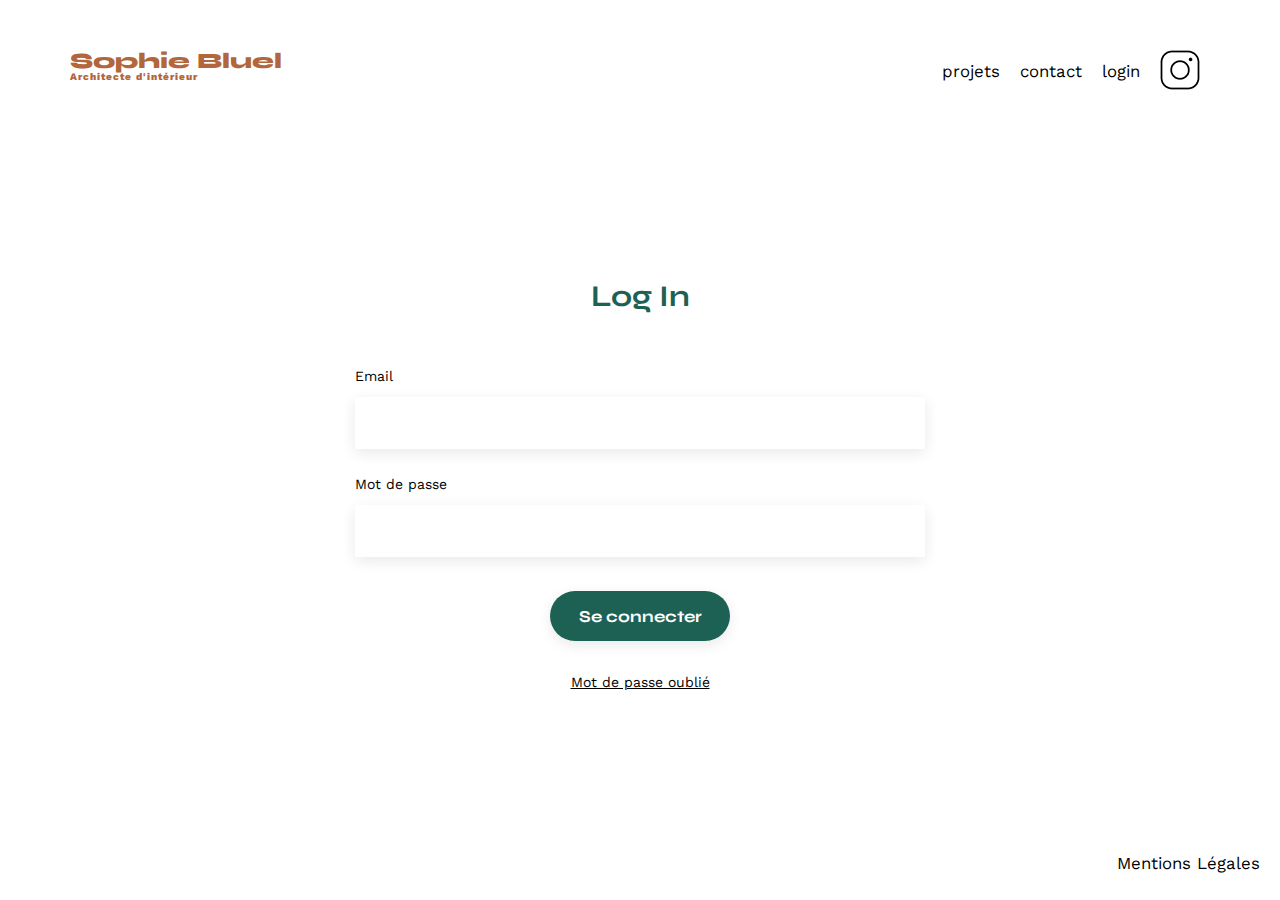
==== FrontEnd/login.html @ 2839774d "adding filters + login" ====
<!DOCTYPE html>
<html lang="fr">
<head>
	<meta charset="UTF-8">
	<title>Sophie Bluel - Architecte d'intérieur</title>
	<meta name="viewport" content="width=device-width, initial-scale=1.0">
	<link rel="preconnect" href="https://fonts.googleapis.com">
	<link rel="preconnect" href="https://fonts.gstatic.com" crossorigin>
	<link href="https://fonts.googleapis.com/css2?family=Syne:wght@700;800&family=Work+Sans&display=swap" rel="stylesheet">
	<meta name="description" content="">
    <script src="login.js" defer></script>
	<link rel="stylesheet" href="./assets/style.css">
</head>
<body>
    <div class="wrapper">
        <header>
            <h1>Sophie Bluel <span>Architecte d'intérieur</span></h1>
            <nav>
                <ul>
                    <li><a href="index.html">projets</a></li>
                    <li>contact</li>
                    <li><a href="login.html">login</a></li>
                    <li><img src="./assets/icons/instagram.png" alt="Instagram"></li>
                </ul>
            </nav>
        </header>
    <main>
        <section id="login">
            <h2>Log In</h2>
            <form id="form">
                <label for="email">Email</label>
                <input type="email" name="email" id="email">
                <label for="password">Mot de passe</label>
                <input type="password" name="password" id="password">
                <input type="submit" value="Se connecter" id="login__button">
            </form>
            <p><a class="password__text" href="#">Mot de passe oublié</a></p>
        </section>
    </main>
    <footer>
        <nav>
            <ul>
                <li>Mentions Légales</li>
            </ul>
        </nav>
    </footer>
    </div>
</body>
</html>
---- FrontEnd/assets/style.css ----
/* http://meyerweb.com/eric/tools/css/reset/
   v2.0 | 20110126
   License: none (public domain)
*/

html, body, div, span, applet, object, iframe,
h1, h2, h3, h4, h5, h6, p, blockquote, pre,
a, abbr, acronym, address, big, cite, code,
del, dfn, em, img, ins, kbd, q, s, samp,
small, strike, strong, sub, sup, tt, var,
b, u, i, center,
dl, dt, dd, ol, ul, li,
fieldset, form, label, legend,
table, caption, tbody, tfoot, thead, tr, th, td,
article, aside, canvas, details, embed,
figure, figcaption, footer, header, hgroup,
menu, nav, output, ruby, section, summary,
time, mark, audio, video {
	margin: 0;
	padding: 0;
	border: 0;
	font-size: 100%;
	font: inherit;
	vertical-align: baseline;
}
/* HTML5 display-role reset for older browsers */
article, aside, details, figcaption, figure,
footer, header, hgroup, menu, nav, section {
	display: block;
}
body {
	line-height: 1;
}
ol, ul {
	list-style: none;
}
blockquote, q {
	quotes: none;
}
blockquote:before, blockquote:after,
q:before, q:after {
	content: '';
	content: none;
}
table {
	border-collapse: collapse;
	border-spacing: 0;
}

a {
	color: inherit;
	text-decoration: none;
}
/** end reset css**/
body {
	font-family: 'Work Sans' ;
	font-size: 14px;
}

.wrapper {
	max-width: 1140px;
	min-height: 100vh;
	margin:auto;
	display: flex;
	flex-direction: column;
	justify-content: space-between;
}

header {
	display: flex;
	justify-content: space-between;
	margin: 50px 0;
}

.edit {
	background-color: #000000;
	color: white;
	height: 59px;
	display: flex;
	justify-content: center;
	align-items: center;
	font-size: 16px;
}

.fa-pen-to-square {
	margin-right: 12px;
}

.edit__button {
	display: flex;
	justify-content: center;
	align-items: center;
}

section {
	margin: 50px 0
}

h1{
	display: flex;
	flex-direction: column;
	font-family: 'Syne';
	font-size: 22px;
	font-weight: 800;
	color: #B1663C
}

h1 > span {
	font-family: 'Work Sans';
	font-size:10px;
	letter-spacing: 0.1em;
;
}

h2{
	font-family: 'Syne';
	font-weight: 700;
	font-size: 30px;
	color: #1D6154
}
nav ul {
	display: flex;
	align-items: center;
	list-style-type: none;

}
nav li {
	padding: 0 10px;
	font-size: 1.2em;
}

li:hover {
	color: #B1663C;
}

.login__active {
	font-weight: 600;
}

#introduction {
	display: flex;
	align-items: center;
}
#introduction figure {
	flex: 1
}
#introduction img {
	display: block;
	margin: auto;
	width: 80%;
}

#introduction article {
	flex: 1
}
#introduction h2 {
	margin-bottom: 1em;
}

#introduction p {
	margin-bottom: 0.5em;
}
#portfolio h2 {
	text-align: center;
	margin-top: 139px;
}

.projects__edit {
	position: relative;
}

.edit__button{
	position: absolute;
	left: 62%;
	top: 0;
    bottom: 0;
    margin: auto;
	border: none;
	font-size: 14px;
	cursor: pointer;
}

.gallery {
	width: 100%;
	display: grid;
	grid-template-columns: 1fr 1fr 1fr;
	grid-column-gap: 20px;
	grid-row-gap: 20px;
}

.gallery img {
	width: 100%;

}

.filters {
	display: flex;
	justify-content: center;
}

.filter {
	margin-right: 10px;
	color: #1D6154;
	font-family: 'Syne';
	font-size: 16px;
	font-weight: 700;
	border: 1px solid #1D6154;
	border-radius: 60px;
	padding: 9px 1rem;
	background: none;
	cursor: pointer;
}

.active {
    background-color: #1D6154;
    color: #FFFFFF;
}

#contact, #login {
	width: 50%;
margin: auto;
}
#contact, #login > * {
	text-align: center;

}
#contact h2, #login h2 {
	margin-bottom: 20px;
}
#contact form, #login form {
	text-align: left;
	margin-top:30px;
	display: flex;
	flex-direction: column;
}

#contact input, #login input {
	height: 50px;
	font-size: 1.2em;
	border: none;
	box-shadow: 0px 4px 14px rgba(0, 0, 0, 0.09);

}
#contact label, #login label {
	margin: 2em 0 1em 0;
}
#contact textarea {
	border: none;
	box-shadow: 0px 4px 14px rgba(0, 0, 0, 0.09);
}

input[type="submit"]{
	font-family: 'Syne';
	font-weight: 700;
	color: white;
	background-color: #1D6154;
	margin : 2em auto ;
	width: 180px;
	text-align: center;
	border-radius: 60px;
	cursor: pointer;
}

input[type="submit"]:hover {
	background-color: #0E2F28;
}

.password__text {
	text-decoration: underline;
}

footer {
	margin-right: -60px;
}

footer nav ul {
	display: flex;
	justify-content: flex-end;
	margin-block: 2em;
}
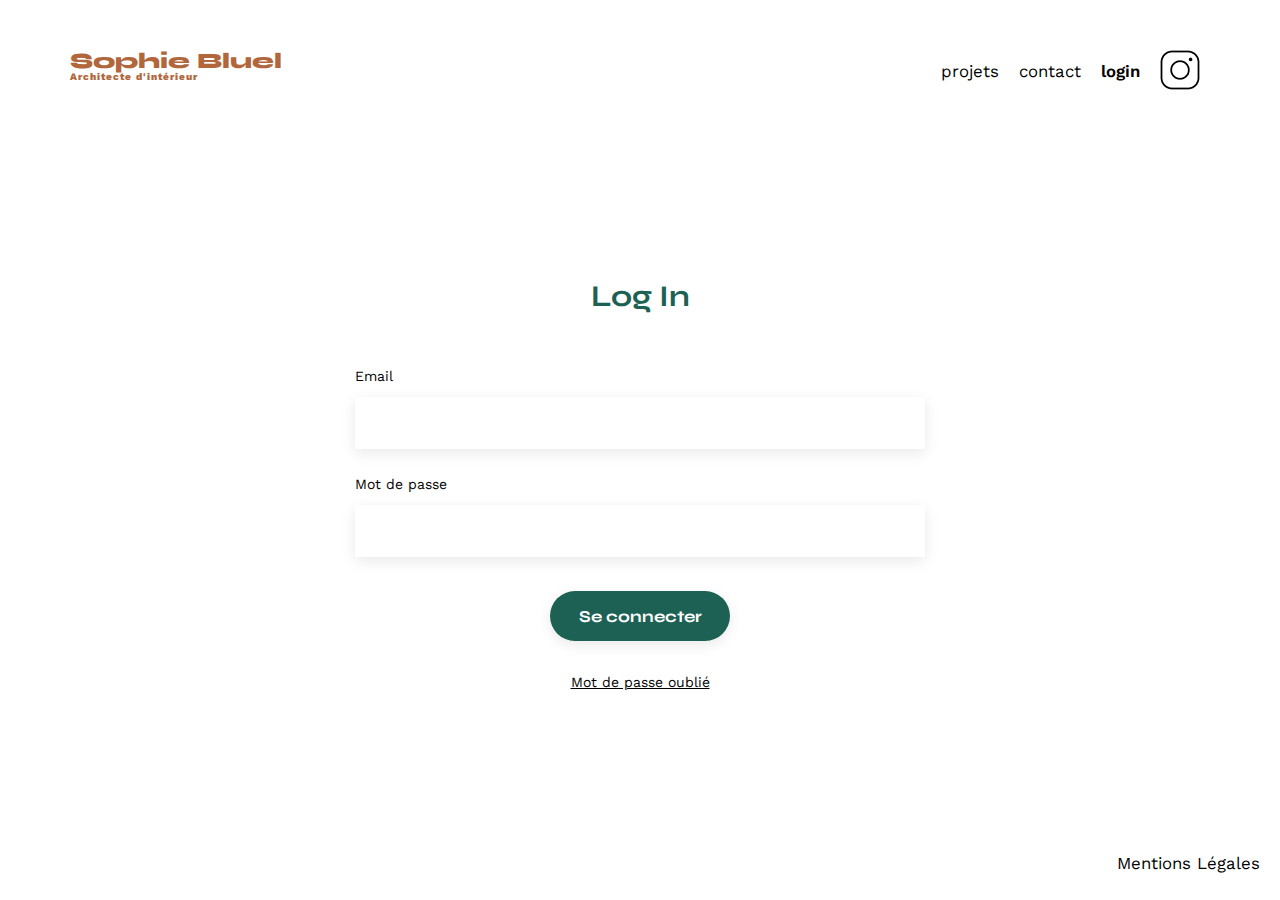
==== commit 1eb291f7: "edit url redirection" ====
--- a/FrontEnd/login.html
+++ b/FrontEnd/login.html
@@ -12,6 +12,7 @@
 	<link rel="stylesheet" href="./assets/style.css">
 </head>
 <body>
+    <div class="container"></div>
     <div class="wrapper">
         <header>
             <h1>Sophie Bluel <span>Architecte d'intérieur</span></h1>
@@ -19,7 +20,7 @@
                 <ul>
                     <li><a href="index.html">projets</a></li>
                     <li>contact</li>
-                    <li><a href="login.html">login</a></li>
+                    <li><a class="login__active" href="login.html">login</a></li>
                     <li><img src="./assets/icons/instagram.png" alt="Instagram"></li>
                 </ul>
             </nav>
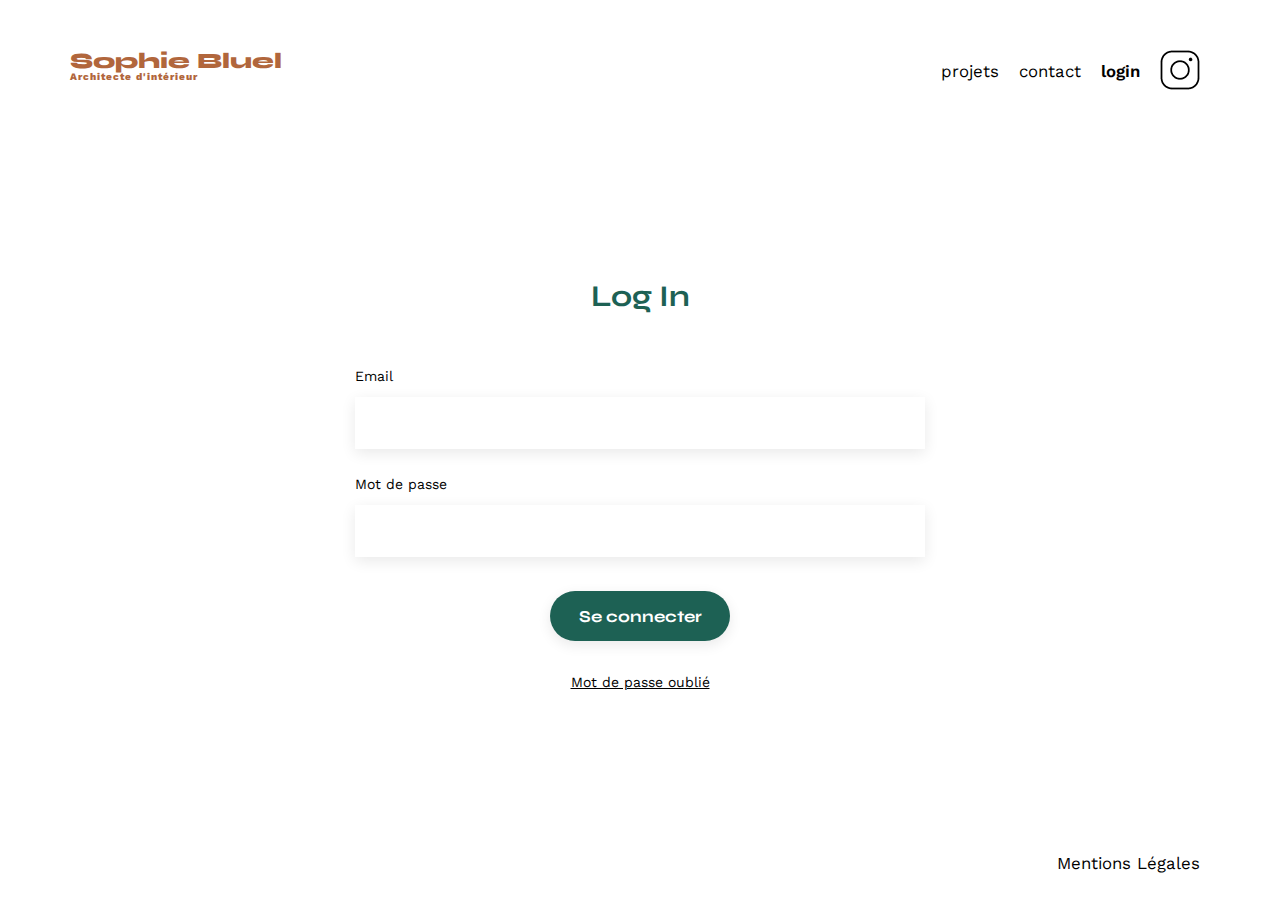
==== commit 55efb7ee: "connection page done" ====
--- a/FrontEnd/login.html
+++ b/FrontEnd/login.html
@@ -12,7 +12,6 @@
 	<link rel="stylesheet" href="./assets/style.css">
 </head>
 <body>
-    <div class="container"></div>
     <div class="wrapper">
         <header>
             <h1>Sophie Bluel <span>Architecte d'intérieur</span></h1>
--- a/FrontEnd/assets/style.css
+++ b/FrontEnd/assets/style.css
@@ -80,16 +80,11 @@
 	justify-content: center;
 	align-items: center;
 	font-size: 16px;
+	display: none;
 }
 
 .fa-pen-to-square {
-	margin-right: 12px;
-}
-
-.edit__button {
-	display: flex;
-	justify-content: center;
-	align-items: center;
+	margin-right: 10px;
 }
 
 section {
@@ -109,7 +104,6 @@
 	font-family: 'Work Sans';
 	font-size:10px;
 	letter-spacing: 0.1em;
-;
 }
 
 h2{
@@ -167,6 +161,10 @@
 
 .projects__edit {
 	position: relative;
+}
+
+.projects__edit--visible {
+	margin-bottom : 92px;
 }
 
 .edit__button{
@@ -176,8 +174,10 @@
     bottom: 0;
     margin: auto;
 	border: none;
+	background: none;
 	font-size: 14px;
 	cursor: pointer;
+	display: none;
 }
 
 .gallery {
@@ -270,7 +270,7 @@
 }
 
 footer {
-	margin-right: -60px;
+	margin-right: 0;
 }
 
 footer nav ul {
